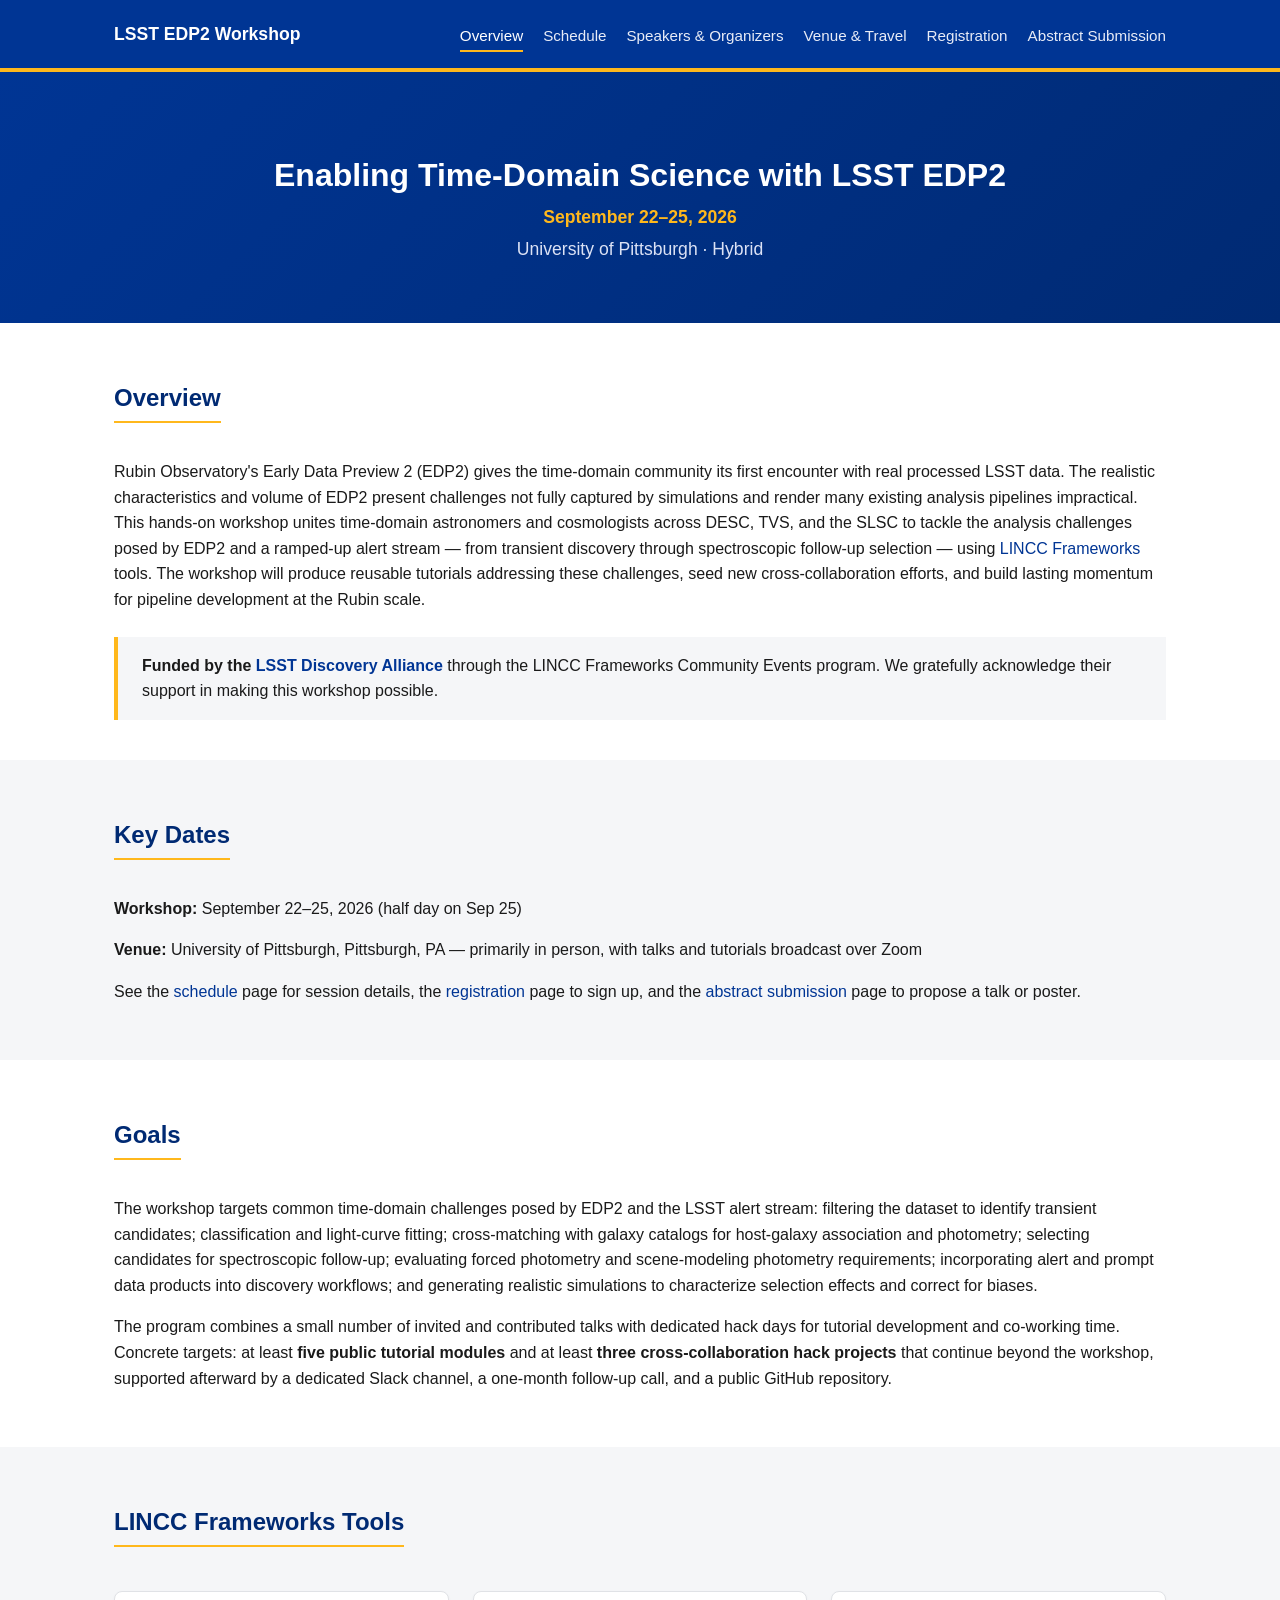
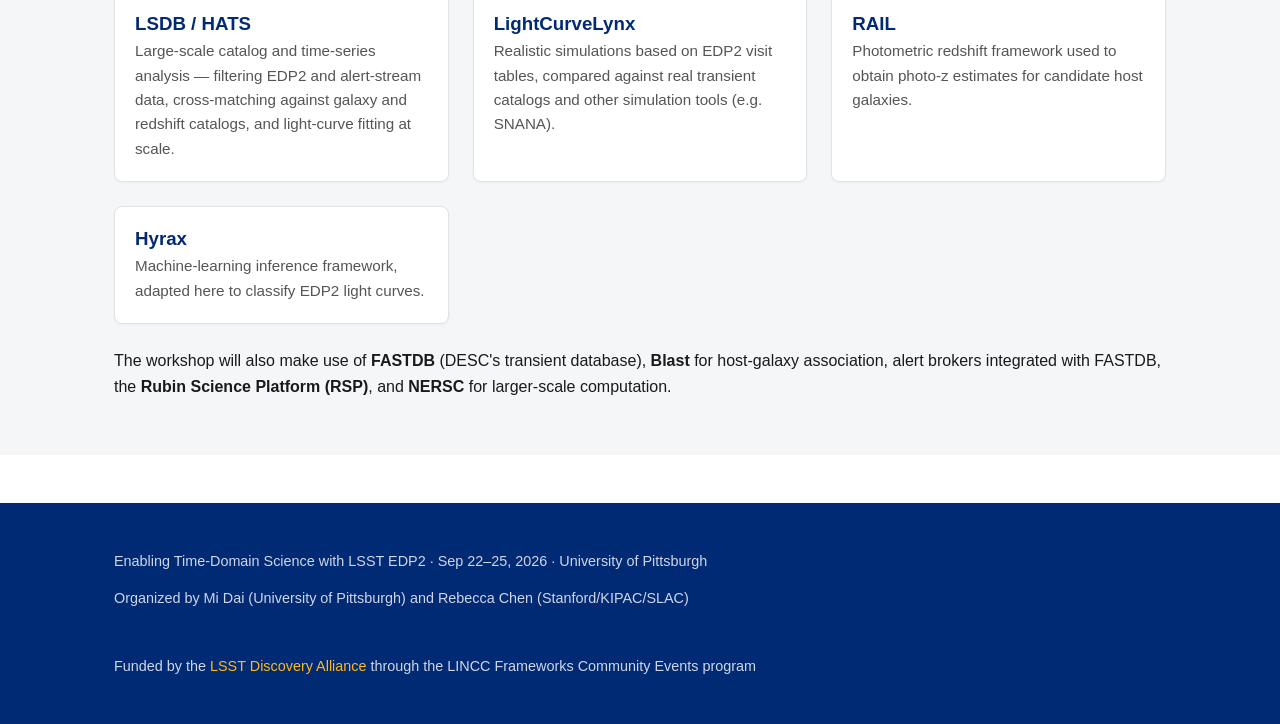
==== index.html @ 4b6ef092 "Scaffold EDP2 workshop website with content from proposal Vanilla HTML/CSS/JS static site for the "E" ====
<!DOCTYPE html>
<html lang="en">
<head>
  <meta charset="UTF-8">
  <meta name="viewport" content="width=device-width, initial-scale=1.0">
  <title>Enabling Time-Domain Science with LSST EDP2</title>
  <link rel="stylesheet" href="css/style.css">
</head>
<body>
  <header class="site-header">
    <div class="container">
      <a class="site-title" href="index.html">LSST EDP2 Workshop</a>
      <nav class="main-nav">
        <a href="index.html" aria-current="page">Overview</a>
        <a href="schedule.html">Schedule</a>
        <a href="speakers.html">Speakers &amp; Organizers</a>
        <a href="venue.html">Venue &amp; Travel</a>
        <a href="register.html">Registration</a>
        <a href="abstracts.html">Abstract Submission</a>
      </nav>
    </div>
  </header>

  <section class="hero">
    <div class="container">
      <h1>Enabling Time-Domain Science with LSST EDP2</h1>
      <p><span class="accent">September 22&ndash;25, 2026</span></p>
      <p>University of Pittsburgh &middot; Hybrid</p>
    </div>
  </section>

  <section class="section">
    <div class="container">
      <h2>Overview</h2>
      <p>
        Rubin Observatory's Early Data Preview 2 (EDP2) gives the time-domain
        community its first encounter with real processed LSST data. The realistic
        characteristics and volume of EDP2 present challenges not fully captured by
        simulations and render many existing analysis pipelines impractical. This
        hands-on workshop unites time-domain astronomers and cosmologists across
        DESC, TVS, and the SLSC to tackle the analysis challenges posed by EDP2 and
        a ramped-up alert stream &mdash; from transient discovery through
        spectroscopic follow-up selection &mdash; using
        <a href="https://lincc-frameworks.github.io/" target="_blank" rel="noopener">LINCC Frameworks</a>
        tools. The workshop will produce reusable tutorials addressing these
        challenges, seed new cross-collaboration efforts, and build lasting
        momentum for pipeline development at the Rubin scale.
      </p>

      <div class="funding-note">
        <strong>Funded by the <a href="https://lsstdiscoveryalliance.org/lincc-frameworks-community-events/" target="_blank" rel="noopener">LSST Discovery Alliance</a></strong>
        through the LINCC Frameworks Community Events program.
        We gratefully acknowledge their support in making this workshop possible.
      </div>
    </div>
  </section>

  <section class="section section-alt">
    <div class="container">
      <h2>Key Dates</h2>
      <p><strong>Workshop:</strong> September 22&ndash;25, 2026 (half day on Sep 25)</p>
      <p><strong>Venue:</strong> University of Pittsburgh, Pittsburgh, PA &mdash; primarily in person, with talks and tutorials broadcast over Zoom</p>
      <p>
        See the <a href="schedule.html">schedule</a> page for session details,
        the <a href="register.html">registration</a> page to sign up, and the
        <a href="abstracts.html">abstract submission</a> page to propose a talk or poster.
      </p>
    </div>
  </section>

  <section class="section">
    <div class="container">
      <h2>Goals</h2>
      <p>
        The workshop targets common time-domain challenges posed by EDP2 and the
        LSST alert stream: filtering the dataset to identify transient candidates;
        classification and light-curve fitting; cross-matching with galaxy catalogs
        for host-galaxy association and photometry; selecting candidates for
        spectroscopic follow-up; evaluating forced photometry and scene-modeling
        photometry requirements; incorporating alert and prompt data products into
        discovery workflows; and generating realistic simulations to characterize
        selection effects and correct for biases.
      </p>
      <p>
        The program combines a small number of invited and contributed talks with
        dedicated hack days for tutorial development and co-working time. Concrete
        targets: at least <strong>five public tutorial modules</strong> and at
        least <strong>three cross-collaboration hack projects</strong> that
        continue beyond the workshop, supported afterward by a dedicated Slack
        channel, a one-month follow-up call, and a public GitHub repository.
      </p>
    </div>
  </section>

  <section class="section section-alt">
    <div class="container">
      <h2>LINCC Frameworks Tools</h2>
      <div class="card-grid">
        <div class="card">
          <h3>LSDB / HATS</h3>
          <p class="affiliation">
            Large-scale catalog and time-series analysis &mdash; filtering EDP2 and
            alert-stream data, cross-matching against galaxy and redshift catalogs,
            and light-curve fitting at scale.
          </p>
        </div>
        <div class="card">
          <h3>LightCurveLynx</h3>
          <p class="affiliation">
            Realistic simulations based on EDP2 visit tables, compared against real
            transient catalogs and other simulation tools (e.g. SNANA).
          </p>
        </div>
        <div class="card">
          <h3>RAIL</h3>
          <p class="affiliation">
            Photometric redshift framework used to obtain photo-z estimates for
            candidate host galaxies.
          </p>
        </div>
        <div class="card">
          <h3>Hyrax</h3>
          <p class="affiliation">
            Machine-learning inference framework, adapted here to classify EDP2
            light curves.
          </p>
        </div>
      </div>
      <p style="margin-top: 1.5rem;">
        The workshop will also make use of <strong>FASTDB</strong> (DESC's
        transient database), <strong>Blast</strong> for host-galaxy association,
        alert brokers integrated with FASTDB, the
        <strong>Rubin Science Platform (RSP)</strong>, and <strong>NERSC</strong>
        for larger-scale computation.
      </p>
    </div>
  </section>

  <footer class="site-footer">
    <div class="container footer-row">
      <div>
        <p>Enabling Time-Domain Science with LSST EDP2 &middot; Sep 22&ndash;25, 2026 &middot; University of Pittsburgh</p>
        <p>Organized by Mi Dai (University of Pittsburgh) and Rebecca Chen (Stanford/KIPAC/SLAC)</p>
      </div>
      <div>
        <p>Funded by the <a href="https://lsstdiscoveryalliance.org/lincc-frameworks-community-events/" target="_blank" rel="noopener">LSST Discovery Alliance</a> through the LINCC Frameworks Community Events program</p>
      </div>
    </div>
  </footer>
</body>
</html>
---- css/style.css ----
:root {
  --pitt-blue: #003594;
  --pitt-blue-dark: #002a73;
  --pitt-gold: #FFB81C;
  --text: #1a1a1a;
  --text-muted: #555;
  --bg: #ffffff;
  --bg-alt: #f5f6f8;
  --border: #e0e2e6;
  --max-width: 1100px;
}

* {
  box-sizing: border-box;
}

html, body {
  margin: 0;
  padding: 0;
}

body {
  font-family: "Helvetica Neue", Arial, sans-serif;
  color: var(--text);
  background: var(--bg);
  line-height: 1.6;
}

a {
  color: var(--pitt-blue);
  text-decoration: none;
}

a:hover {
  text-decoration: underline;
}

h1, h2, h3 {
  line-height: 1.25;
  color: var(--pitt-blue-dark);
}

.container {
  max-width: var(--max-width);
  margin: 0 auto;
  padding: 0 1.5rem;
}

/* Header / Nav */
.site-header {
  background: var(--pitt-blue);
  border-bottom: 4px solid var(--pitt-gold);
}

.site-header .container {
  display: flex;
  flex-wrap: wrap;
  align-items: center;
  justify-content: space-between;
  padding-top: 1rem;
  padding-bottom: 1rem;
}

.site-title {
  color: #fff;
  font-weight: 700;
  font-size: 1.1rem;
  text-decoration: none;
}

.site-title:hover {
  text-decoration: none;
  opacity: 0.9;
}

.main-nav {
  display: flex;
  flex-wrap: wrap;
  gap: 1.25rem;
  margin-top: 0.5rem;
}

.main-nav a {
  color: #e8ecf7;
  font-weight: 500;
  font-size: 0.95rem;
  padding-bottom: 2px;
}

.main-nav a:hover {
  color: #fff;
  text-decoration: none;
  border-bottom: 2px solid var(--pitt-gold);
}

.main-nav a[aria-current="page"] {
  color: #fff;
  border-bottom: 2px solid var(--pitt-gold);
}

/* Hero */
.hero {
  background: linear-gradient(135deg, var(--pitt-blue) 0%, var(--pitt-blue-dark) 100%);
  color: #fff;
  padding: 3.5rem 0;
  text-align: center;
}

.hero h1 {
  color: #fff;
  font-size: 2rem;
  margin-bottom: 0.5rem;
}

.hero p {
  color: #dbe2f5;
  font-size: 1.1rem;
  margin: 0.25rem 0;
}

.hero .accent {
  color: var(--pitt-gold);
  font-weight: 600;
}

/* Sections */
.section {
  padding: 2.5rem 0;
}

.section-alt {
  background: var(--bg-alt);
}

.section h2 {
  border-bottom: 2px solid var(--pitt-gold);
  padding-bottom: 0.5rem;
  display: inline-block;
}

/* Cards / Grid */
.card-grid {
  display: grid;
  grid-template-columns: repeat(auto-fit, minmax(260px, 1fr));
  gap: 1.5rem;
  margin-top: 1.5rem;
}

.card {
  background: var(--bg);
  border: 1px solid var(--border);
  border-radius: 8px;
  padding: 1.25rem;
  box-shadow: 0 1px 3px rgba(0,0,0,0.04);
}

.card h3 {
  margin-top: 0;
  margin-bottom: 0.25rem;
}

.card .role {
  color: var(--pitt-blue);
  font-weight: 600;
  font-size: 0.9rem;
  margin: 0 0 0.25rem;
}

.card .affiliation {
  color: var(--text-muted);
  font-size: 0.95rem;
  margin: 0;
}

/* Schedule */
.schedule-day {
  margin-bottom: 2rem;
}

.schedule-day h3 {
  margin-bottom: 0.75rem;
}

.session-list {
  list-style: none;
  padding: 0;
  margin: 0;
  border-top: 1px solid var(--border);
}

.session-list li {
  display: flex;
  gap: 1rem;
  padding: 0.75rem 0;
  border-bottom: 1px solid var(--border);
}

.session-time {
  flex: 0 0 100px;
  color: var(--pitt-blue);
  font-weight: 600;
}

.placeholder-note {
  color: var(--text-muted);
  font-style: italic;
  padding: 0.75rem 0;
}

/* Placeholder / CTA boxes (register, abstracts) */
.placeholder-box {
  background: var(--bg-alt);
  border: 1px dashed var(--pitt-blue);
  border-radius: 8px;
  padding: 2rem;
  text-align: center;
  margin-top: 1.5rem;
}

.btn {
  display: inline-block;
  background: var(--pitt-blue);
  color: #fff;
  padding: 0.75rem 1.5rem;
  border-radius: 6px;
  font-weight: 600;
  margin-top: 1rem;
}

.btn:hover {
  background: var(--pitt-blue-dark);
  text-decoration: none;
}

.btn[aria-disabled="true"] {
  background: #9aa5b8;
  cursor: not-allowed;
  pointer-events: none;
}

/* Sponsor / funding */
.funding-note {
  background: var(--bg-alt);
  border-left: 4px solid var(--pitt-gold);
  padding: 1rem 1.5rem;
  margin-top: 1.5rem;
}

/* Footer */
.site-footer {
  background: var(--pitt-blue-dark);
  color: #cfd6e8;
  padding: 2rem 0;
  margin-top: 3rem;
  font-size: 0.9rem;
}

.site-footer a {
  color: var(--pitt-gold);
}

.site-footer .footer-row {
  display: flex;
  flex-wrap: wrap;
  justify-content: space-between;
  gap: 1rem;
}

/* Responsive */
@media (max-width: 640px) {
  .hero {
    padding: 2.5rem 0;
  }

  .hero h1 {
    font-size: 1.5rem;
  }

  .site-header .container {
    flex-direction: column;
    align-items: flex-start;
  }

  .session-list li {
    flex-direction: column;
    gap: 0.25rem;
  }

  .footer-row {
    flex-direction: column;
  }
}
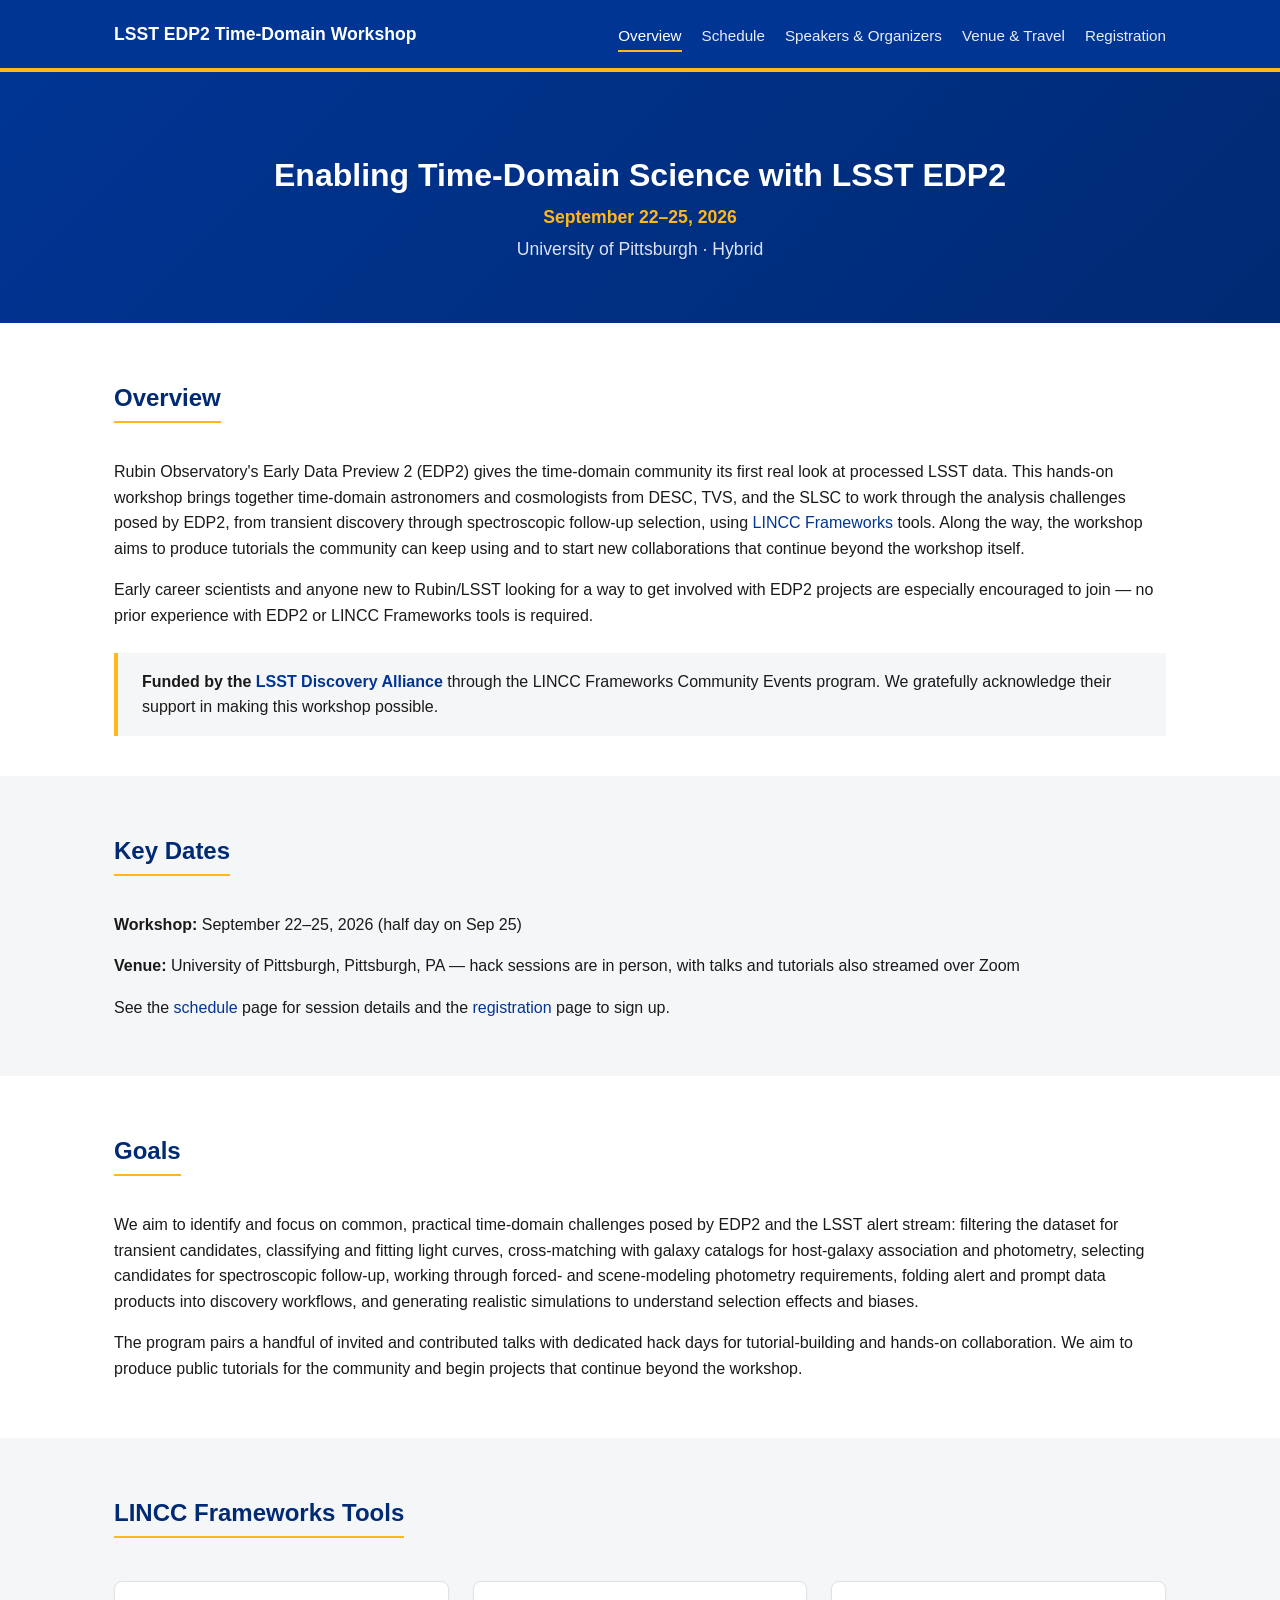
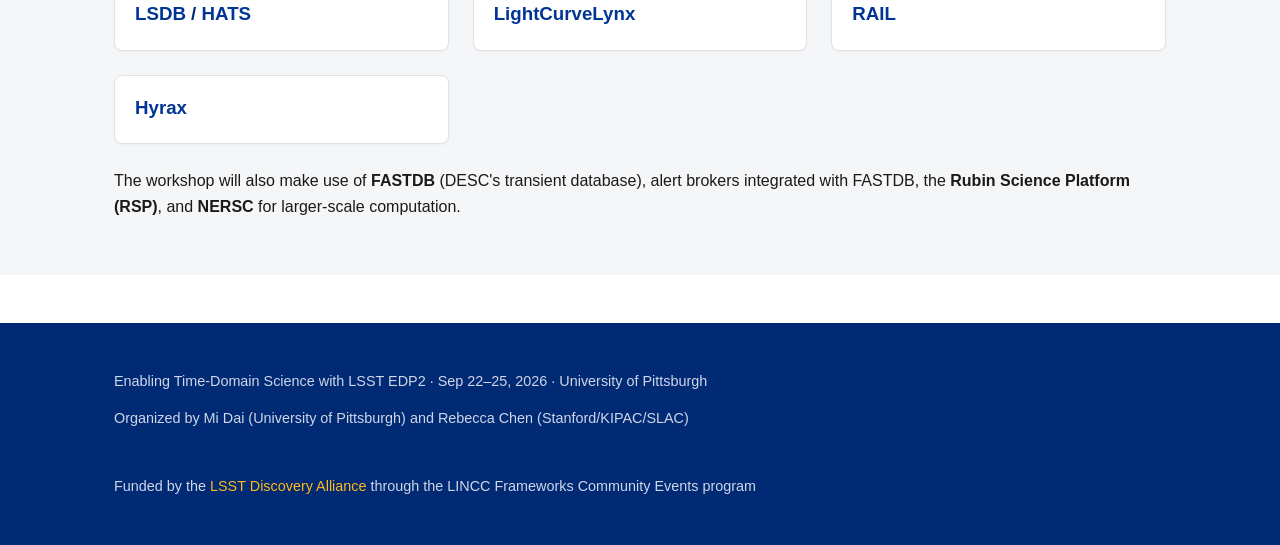
==== commit ed8ef02f: "Update site content: remove abstract tab, add SOC/LOC, revise copy - Remove abstract submission page" ====
--- a/index.html
+++ b/index.html
@@ -9,14 +9,13 @@
 <body>
   <header class="site-header">
     <div class="container">
-      <a class="site-title" href="index.html">LSST EDP2 Workshop</a>
+      <a class="site-title" href="index.html">LSST EDP2 Time-Domain Workshop</a>
       <nav class="main-nav">
         <a href="index.html" aria-current="page">Overview</a>
         <a href="schedule.html">Schedule</a>
         <a href="speakers.html">Speakers &amp; Organizers</a>
         <a href="venue.html">Venue &amp; Travel</a>
         <a href="register.html">Registration</a>
-        <a href="abstracts.html">Abstract Submission</a>
       </nav>
     </div>
   </header>
@@ -34,19 +33,22 @@
       <h2>Overview</h2>
       <p>
         Rubin Observatory's Early Data Preview 2 (EDP2) gives the time-domain
-        community its first encounter with real processed LSST data. The realistic
-        characteristics and volume of EDP2 present challenges not fully captured by
-        simulations and render many existing analysis pipelines impractical. This
-        hands-on workshop unites time-domain astronomers and cosmologists across
-        DESC, TVS, and the SLSC to tackle the analysis challenges posed by EDP2 and
-        a ramped-up alert stream &mdash; from transient discovery through
-        spectroscopic follow-up selection &mdash; using
+        community its first real look at processed LSST data. This hands-on
+        workshop brings together time-domain astronomers and cosmologists
+        from DESC, TVS, and the SLSC to work through the analysis challenges
+        posed by EDP2, from transient discovery through spectroscopic
+        follow-up selection, using
         <a href="https://lincc-frameworks.github.io/" target="_blank" rel="noopener">LINCC Frameworks</a>
-        tools. The workshop will produce reusable tutorials addressing these
-        challenges, seed new cross-collaboration efforts, and build lasting
-        momentum for pipeline development at the Rubin scale.
+        tools. Along the way, the workshop aims to produce tutorials the
+        community can keep using and to start new collaborations that
+        continue beyond the workshop itself.
       </p>
-
+      <p>
+        Early career scientists and anyone new to Rubin/LSST looking for a way
+        to get involved with EDP2 projects are especially encouraged to join
+        &mdash; no prior experience with EDP2 or LINCC Frameworks tools is
+        required.
+      </p>
       <div class="funding-note">
         <strong>Funded by the <a href="https://lsstdiscoveryalliance.org/lincc-frameworks-community-events/" target="_blank" rel="noopener">LSST Discovery Alliance</a></strong>
         through the LINCC Frameworks Community Events program.
@@ -59,11 +61,10 @@
     <div class="container">
       <h2>Key Dates</h2>
       <p><strong>Workshop:</strong> September 22&ndash;25, 2026 (half day on Sep 25)</p>
-      <p><strong>Venue:</strong> University of Pittsburgh, Pittsburgh, PA &mdash; primarily in person, with talks and tutorials broadcast over Zoom</p>
+      <p><strong>Venue:</strong> University of Pittsburgh, Pittsburgh, PA &mdash; hack sessions are in person, with talks and tutorials also streamed over Zoom</p>
       <p>
-        See the <a href="schedule.html">schedule</a> page for session details,
-        the <a href="register.html">registration</a> page to sign up, and the
-        <a href="abstracts.html">abstract submission</a> page to propose a talk or poster.
+        See the <a href="schedule.html">schedule</a> page for session details
+        and the <a href="register.html">registration</a> page to sign up.
       </p>
     </div>
   </section>
@@ -72,22 +73,21 @@
     <div class="container">
       <h2>Goals</h2>
       <p>
-        The workshop targets common time-domain challenges posed by EDP2 and the
-        LSST alert stream: filtering the dataset to identify transient candidates;
-        classification and light-curve fitting; cross-matching with galaxy catalogs
-        for host-galaxy association and photometry; selecting candidates for
-        spectroscopic follow-up; evaluating forced photometry and scene-modeling
-        photometry requirements; incorporating alert and prompt data products into
-        discovery workflows; and generating realistic simulations to characterize
-        selection effects and correct for biases.
+        We aim to identify and focus on common, practical time-domain
+        challenges posed by EDP2 and the LSST alert stream: filtering the
+        dataset for transient candidates, classifying and fitting light
+        curves, cross-matching with galaxy catalogs for host-galaxy
+        association and photometry, selecting candidates for spectroscopic
+        follow-up, working through forced- and scene-modeling photometry
+        requirements, folding alert and prompt data products into discovery
+        workflows, and generating realistic simulations to understand
+        selection effects and biases.
       </p>
       <p>
-        The program combines a small number of invited and contributed talks with
-        dedicated hack days for tutorial development and co-working time. Concrete
-        targets: at least <strong>five public tutorial modules</strong> and at
-        least <strong>three cross-collaboration hack projects</strong> that
-        continue beyond the workshop, supported afterward by a dedicated Slack
-        channel, a one-month follow-up call, and a public GitHub repository.
+        The program pairs a handful of invited and contributed talks with
+        dedicated hack days for tutorial-building and hands-on collaboration.
+        We aim to produce public tutorials for the community and begin
+        projects that continue beyond the workshop.
       </p>
     </div>
   </section>
@@ -97,39 +97,24 @@
       <h2>LINCC Frameworks Tools</h2>
       <div class="card-grid">
         <div class="card">
-          <h3>LSDB / HATS</h3>
-          <p class="affiliation">
-            Large-scale catalog and time-series analysis &mdash; filtering EDP2 and
-            alert-stream data, cross-matching against galaxy and redshift catalogs,
-            and light-curve fitting at scale.
-          </p>
+          <h3>
+            <a href="https://github.com/astronomy-commons/lsdb" target="_blank" rel="noopener">LSDB</a>
+            / <a href="https://github.com/astronomy-commons/hats" target="_blank" rel="noopener">HATS</a>
+          </h3>
         </div>
         <div class="card">
-          <h3>LightCurveLynx</h3>
-          <p class="affiliation">
-            Realistic simulations based on EDP2 visit tables, compared against real
-            transient catalogs and other simulation tools (e.g. SNANA).
-          </p>
+          <h3><a href="https://github.com/lincc-frameworks/lightcurvelynx" target="_blank" rel="noopener">LightCurveLynx</a></h3>
         </div>
         <div class="card">
-          <h3>RAIL</h3>
-          <p class="affiliation">
-            Photometric redshift framework used to obtain photo-z estimates for
-            candidate host galaxies.
-          </p>
+          <h3><a href="https://github.com/LSSTDESC/rail" target="_blank" rel="noopener">RAIL</a></h3>
         </div>
         <div class="card">
-          <h3>Hyrax</h3>
-          <p class="affiliation">
-            Machine-learning inference framework, adapted here to classify EDP2
-            light curves.
-          </p>
+          <h3><a href="https://github.com/lincc-frameworks/hyrax" target="_blank" rel="noopener">Hyrax</a></h3>
         </div>
       </div>
       <p style="margin-top: 1.5rem;">
         The workshop will also make use of <strong>FASTDB</strong> (DESC's
-        transient database), <strong>Blast</strong> for host-galaxy association,
-        alert brokers integrated with FASTDB, the
+        transient database), alert brokers integrated with FASTDB, the
         <strong>Rubin Science Platform (RSP)</strong>, and <strong>NERSC</strong>
         for larger-scale computation.
       </p>
--- a/css/style.css
+++ b/css/style.css
@@ -201,6 +201,11 @@
   font-weight: 600;
 }
 
+.session-items {
+  margin: 0;
+  padding-left: 1.25rem;
+}
+
 .placeholder-note {
   color: var(--text-muted);
   font-style: italic;
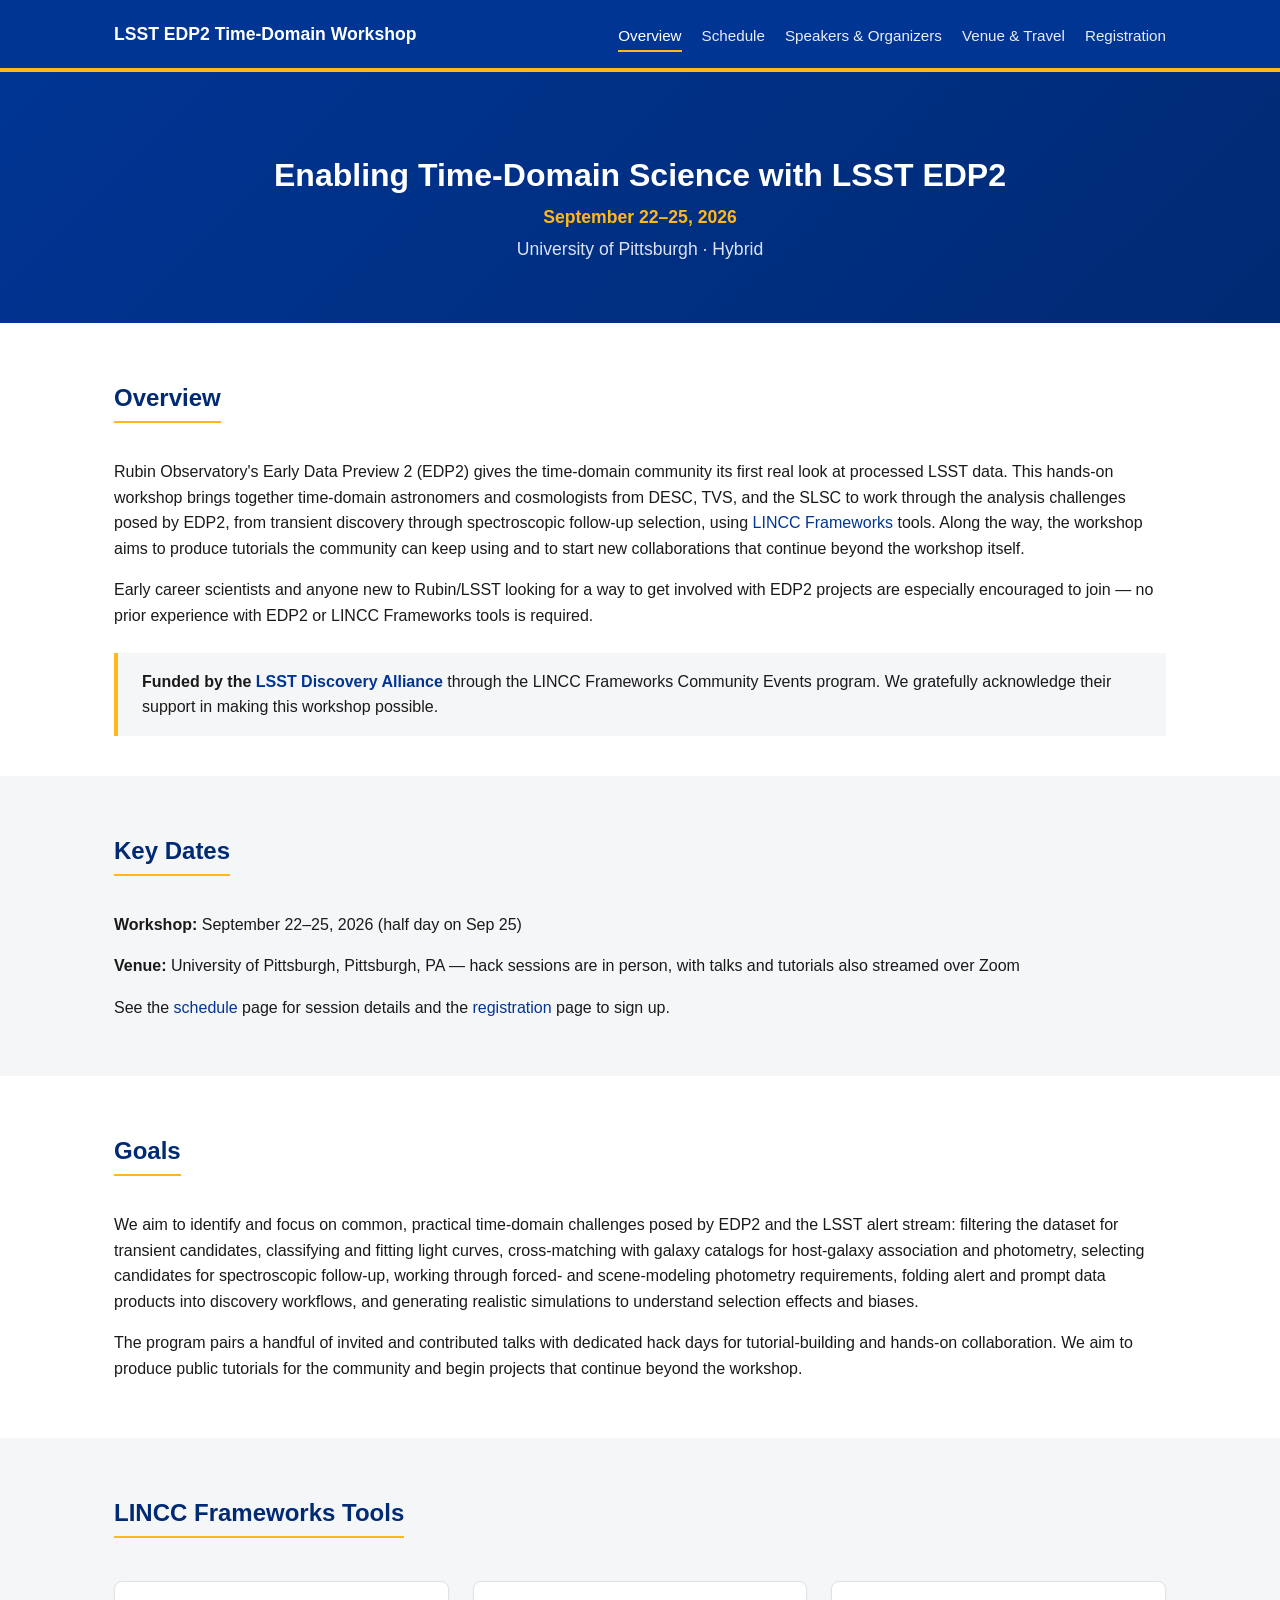
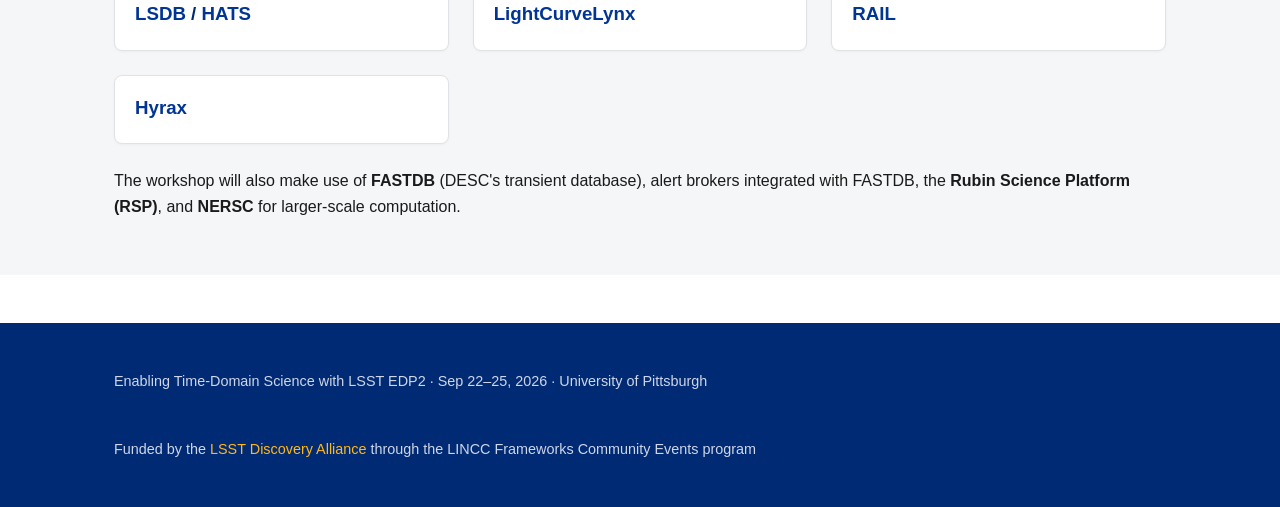
==== commit 3bf103e8: "Remove organizer line from footer Co-Authored-By: Claude Sonnet 5 <noreply@anthropic.com>" ====
--- a/index.html
+++ b/index.html
@@ -38,7 +38,7 @@
         from DESC, TVS, and the SLSC to work through the analysis challenges
         posed by EDP2, from transient discovery through spectroscopic
         follow-up selection, using
-        <a href="https://lincc-frameworks.github.io/" target="_blank" rel="noopener">LINCC Frameworks</a>
+        <a href="https://lsstdiscoveryalliance.org/lsst-discovery-alliance-programs/lincc-frameworks/" target="_blank" rel="noopener">LINCC Frameworks</a>
         tools. Along the way, the workshop aims to produce tutorials the
         community can keep using and to start new collaborations that
         continue beyond the workshop itself.
@@ -125,7 +125,6 @@
     <div class="container footer-row">
       <div>
         <p>Enabling Time-Domain Science with LSST EDP2 &middot; Sep 22&ndash;25, 2026 &middot; University of Pittsburgh</p>
-        <p>Organized by Mi Dai (University of Pittsburgh) and Rebecca Chen (Stanford/KIPAC/SLAC)</p>
       </div>
       <div>
         <p>Funded by the <a href="https://lsstdiscoveryalliance.org/lincc-frameworks-community-events/" target="_blank" rel="noopener">LSST Discovery Alliance</a> through the LINCC Frameworks Community Events program</p>
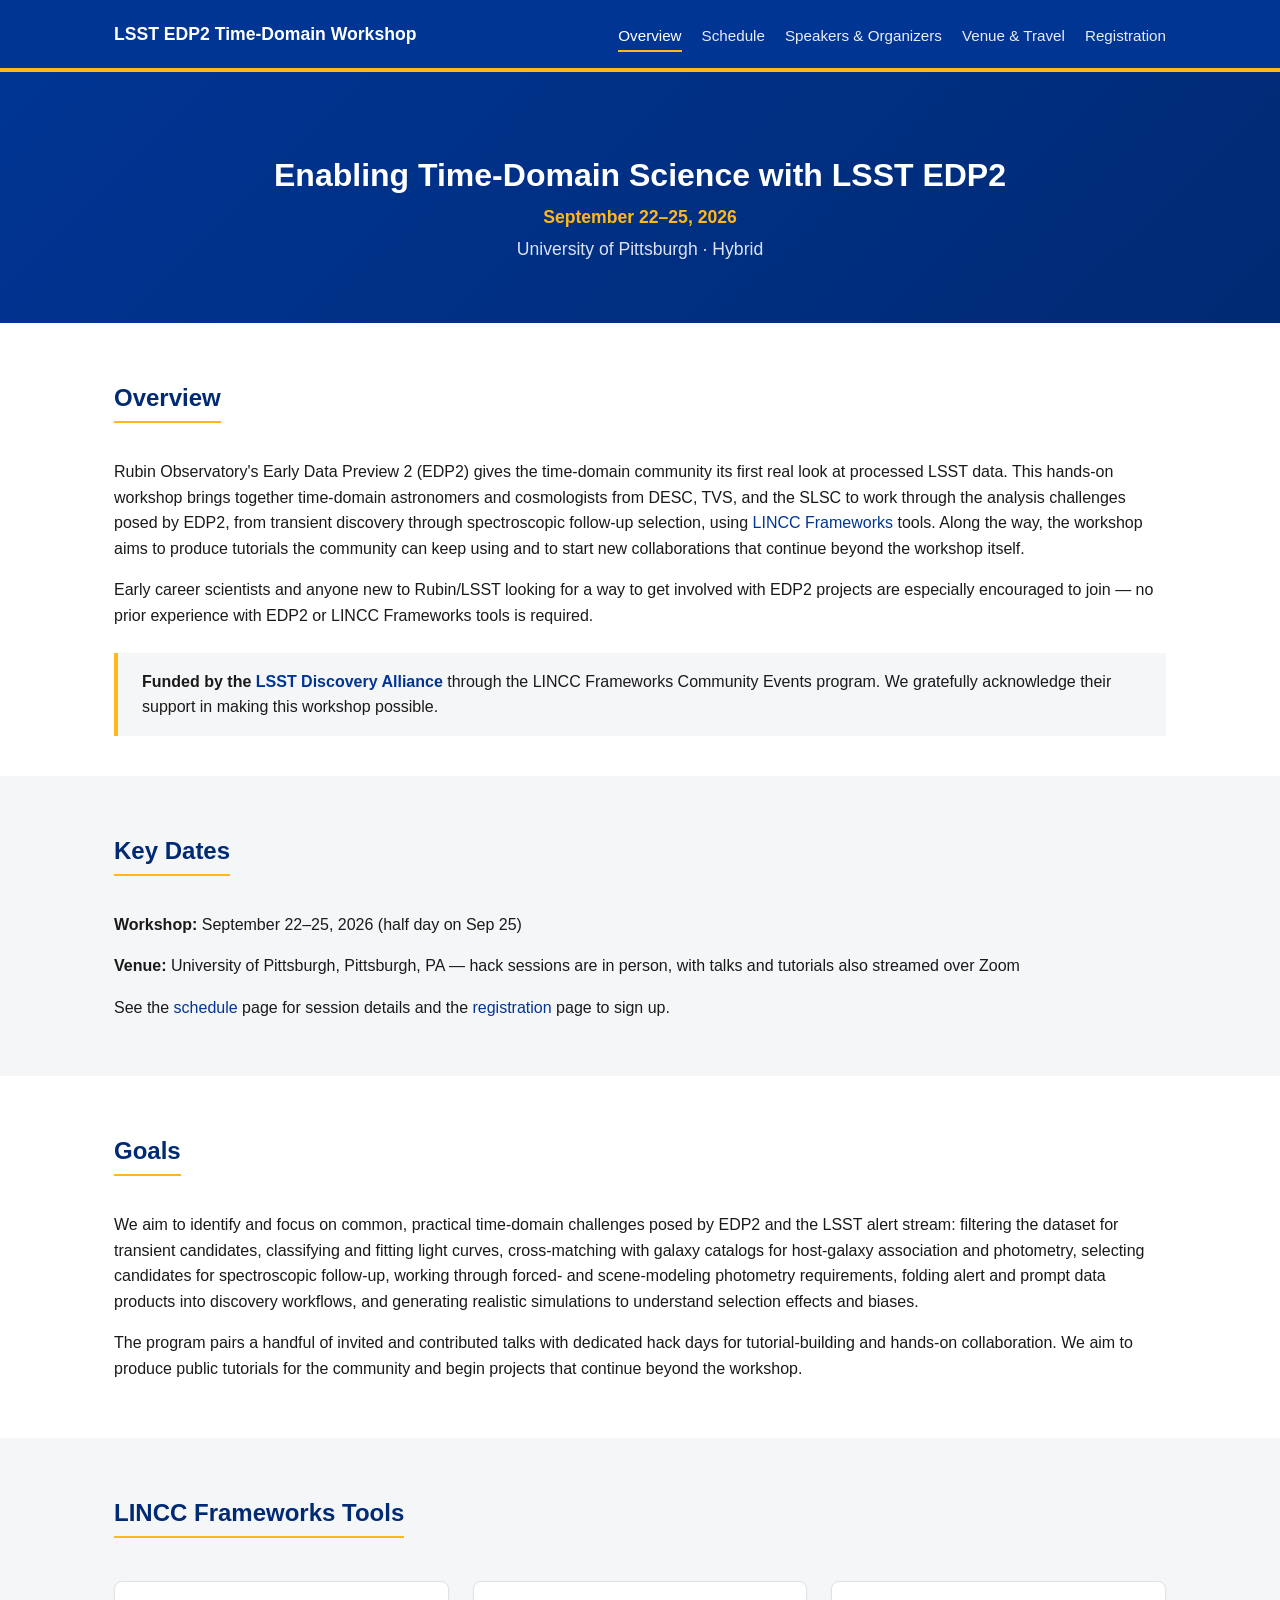
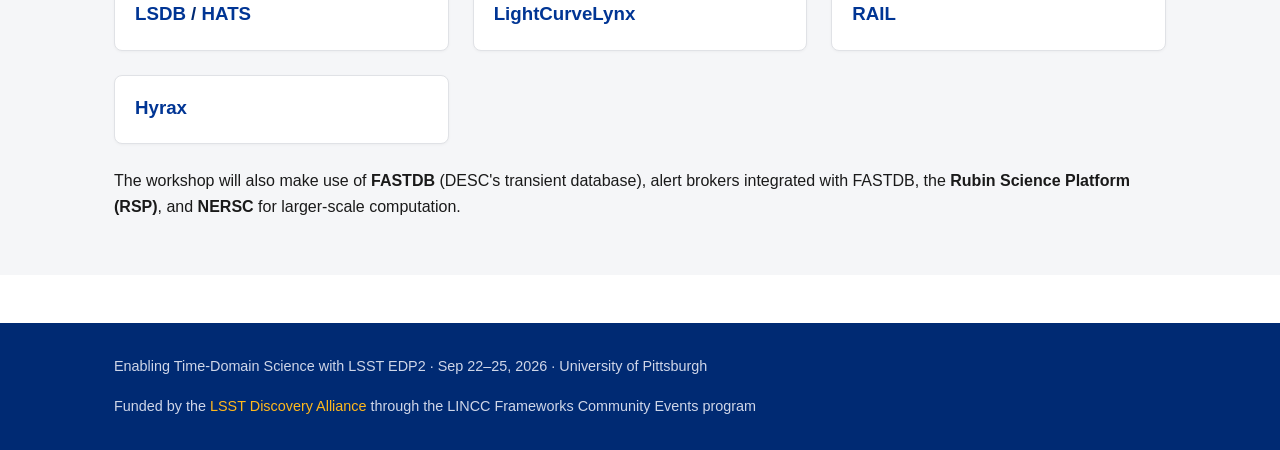
==== commit 7b7f8337: "minor change" ====
--- a/index.html
+++ b/index.html
@@ -41,7 +41,7 @@
         <a href="https://lsstdiscoveryalliance.org/lsst-discovery-alliance-programs/lincc-frameworks/" target="_blank" rel="noopener">LINCC Frameworks</a>
         tools. Along the way, the workshop aims to produce tutorials the
         community can keep using and to start new collaborations that
-        continue beyond the workshop itself.
+        continue beyond the workshop itself. 
       </p>
       <p>
         Early career scientists and anyone new to Rubin/LSST looking for a way
--- a/css/style.css
+++ b/css/style.css
@@ -264,6 +264,10 @@
   color: var(--pitt-gold);
 }
 
+.site-footer p {
+  margin: 0;
+}
+
 .site-footer .footer-row {
   display: flex;
   flex-wrap: wrap;
@@ -293,5 +297,6 @@
 
   .footer-row {
     flex-direction: column;
-  }
-}
+    gap: 0.25rem;
+  }
+}
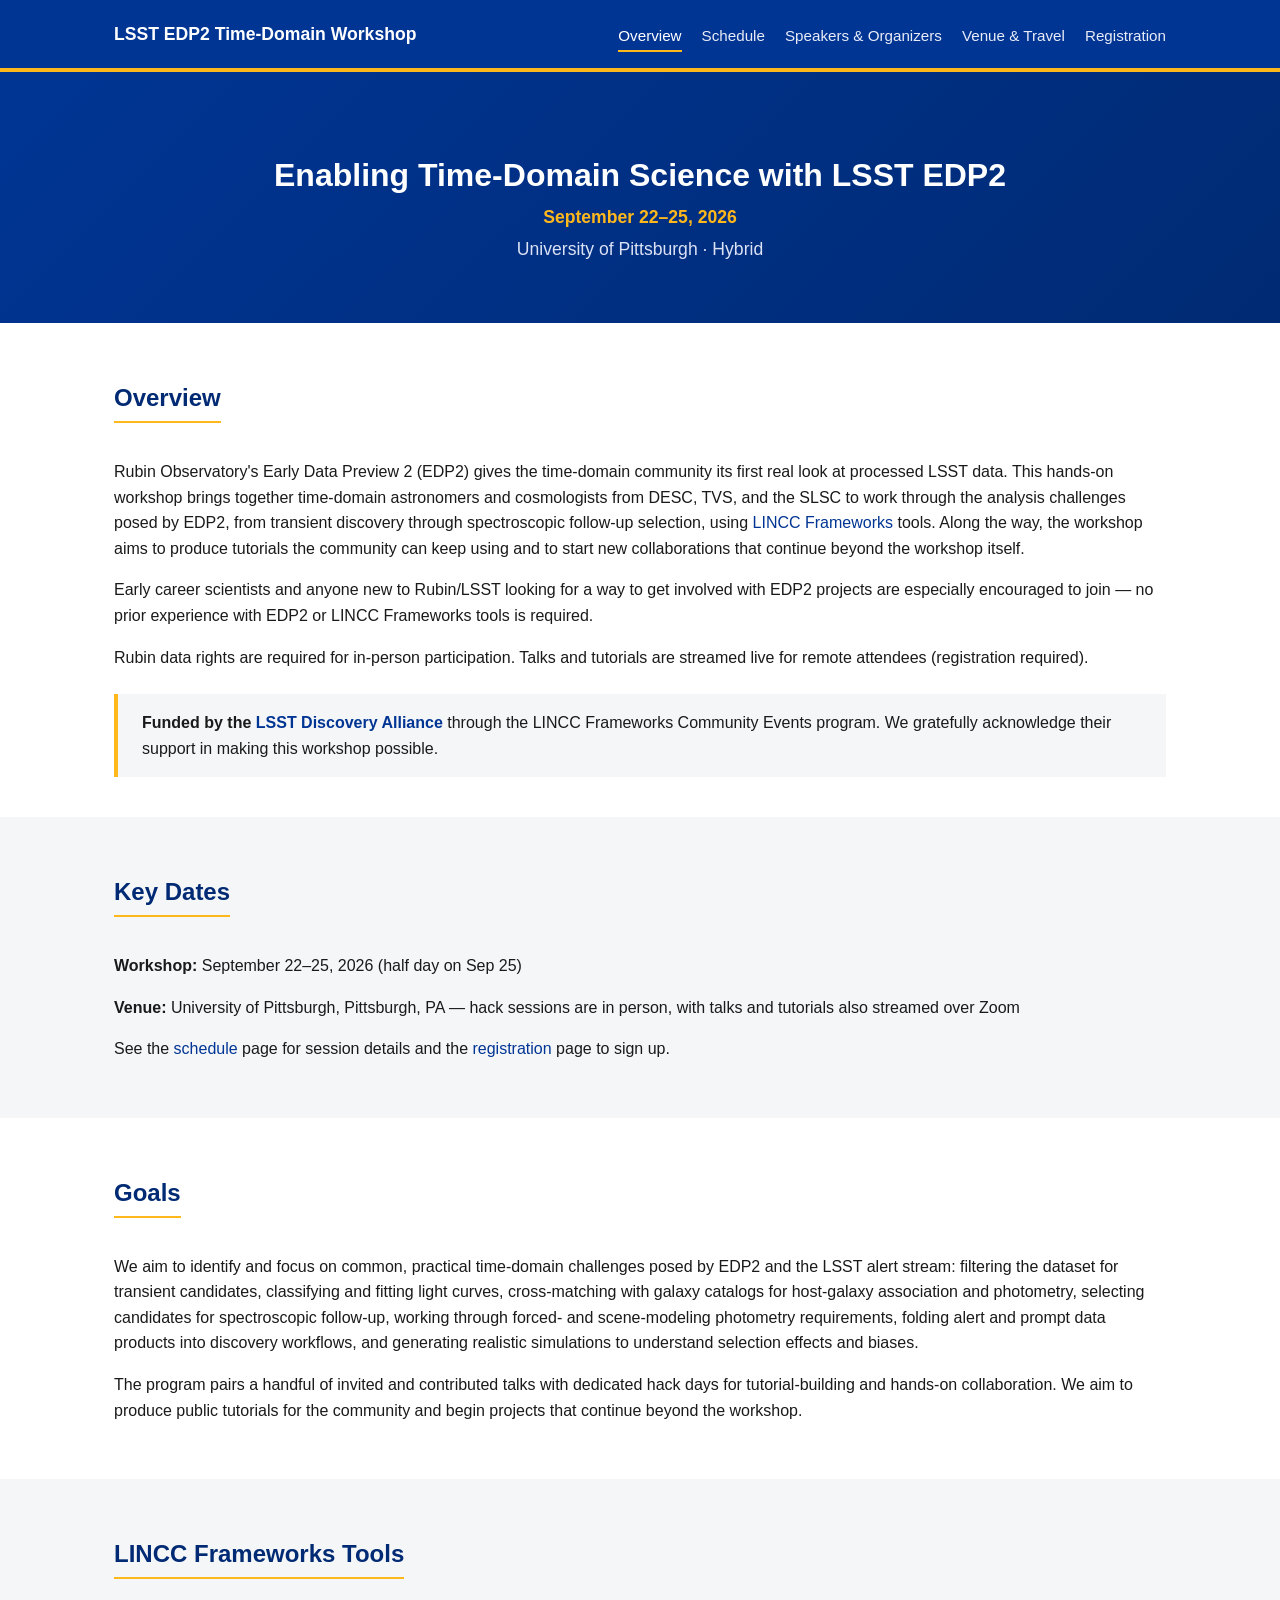
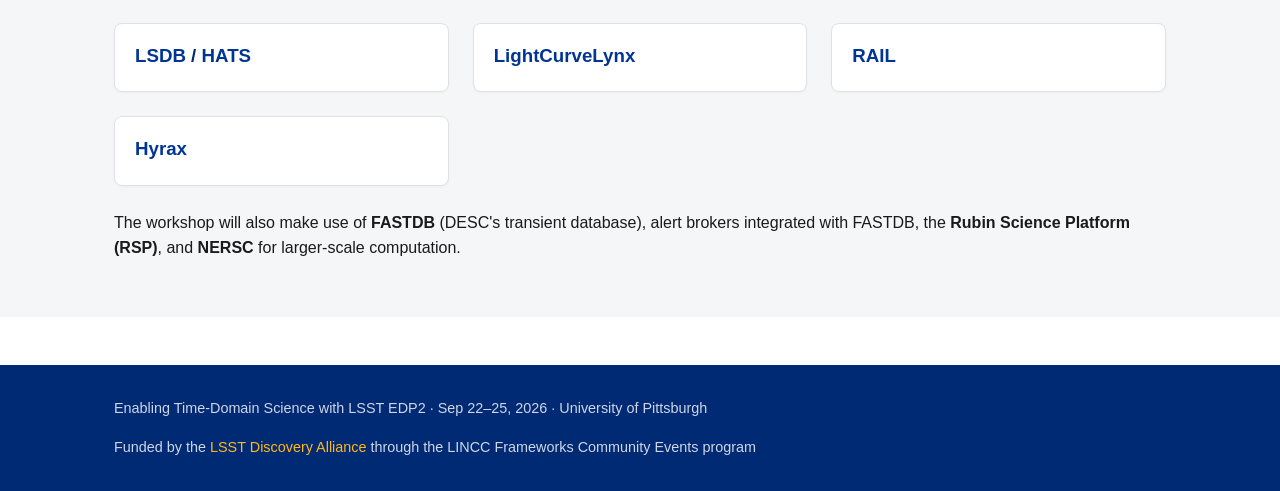
==== commit 43bd520b: "Note Rubin data rights requirement for in-person attendance Co-Authored-By: Claude Sonnet 5 <noreply" ====
--- a/index.html
+++ b/index.html
@@ -48,6 +48,11 @@
         to get involved with EDP2 projects are especially encouraged to join
         &mdash; no prior experience with EDP2 or LINCC Frameworks tools is
         required.
+      </p>
+      <p>
+        Rubin data rights are required for in-person participation. Talks and
+        tutorials are streamed live for remote attendees (registration
+        required).
       </p>
       <div class="funding-note">
         <strong>Funded by the <a href="https://lsstdiscoveryalliance.org/lincc-frameworks-community-events/" target="_blank" rel="noopener">LSST Discovery Alliance</a></strong>
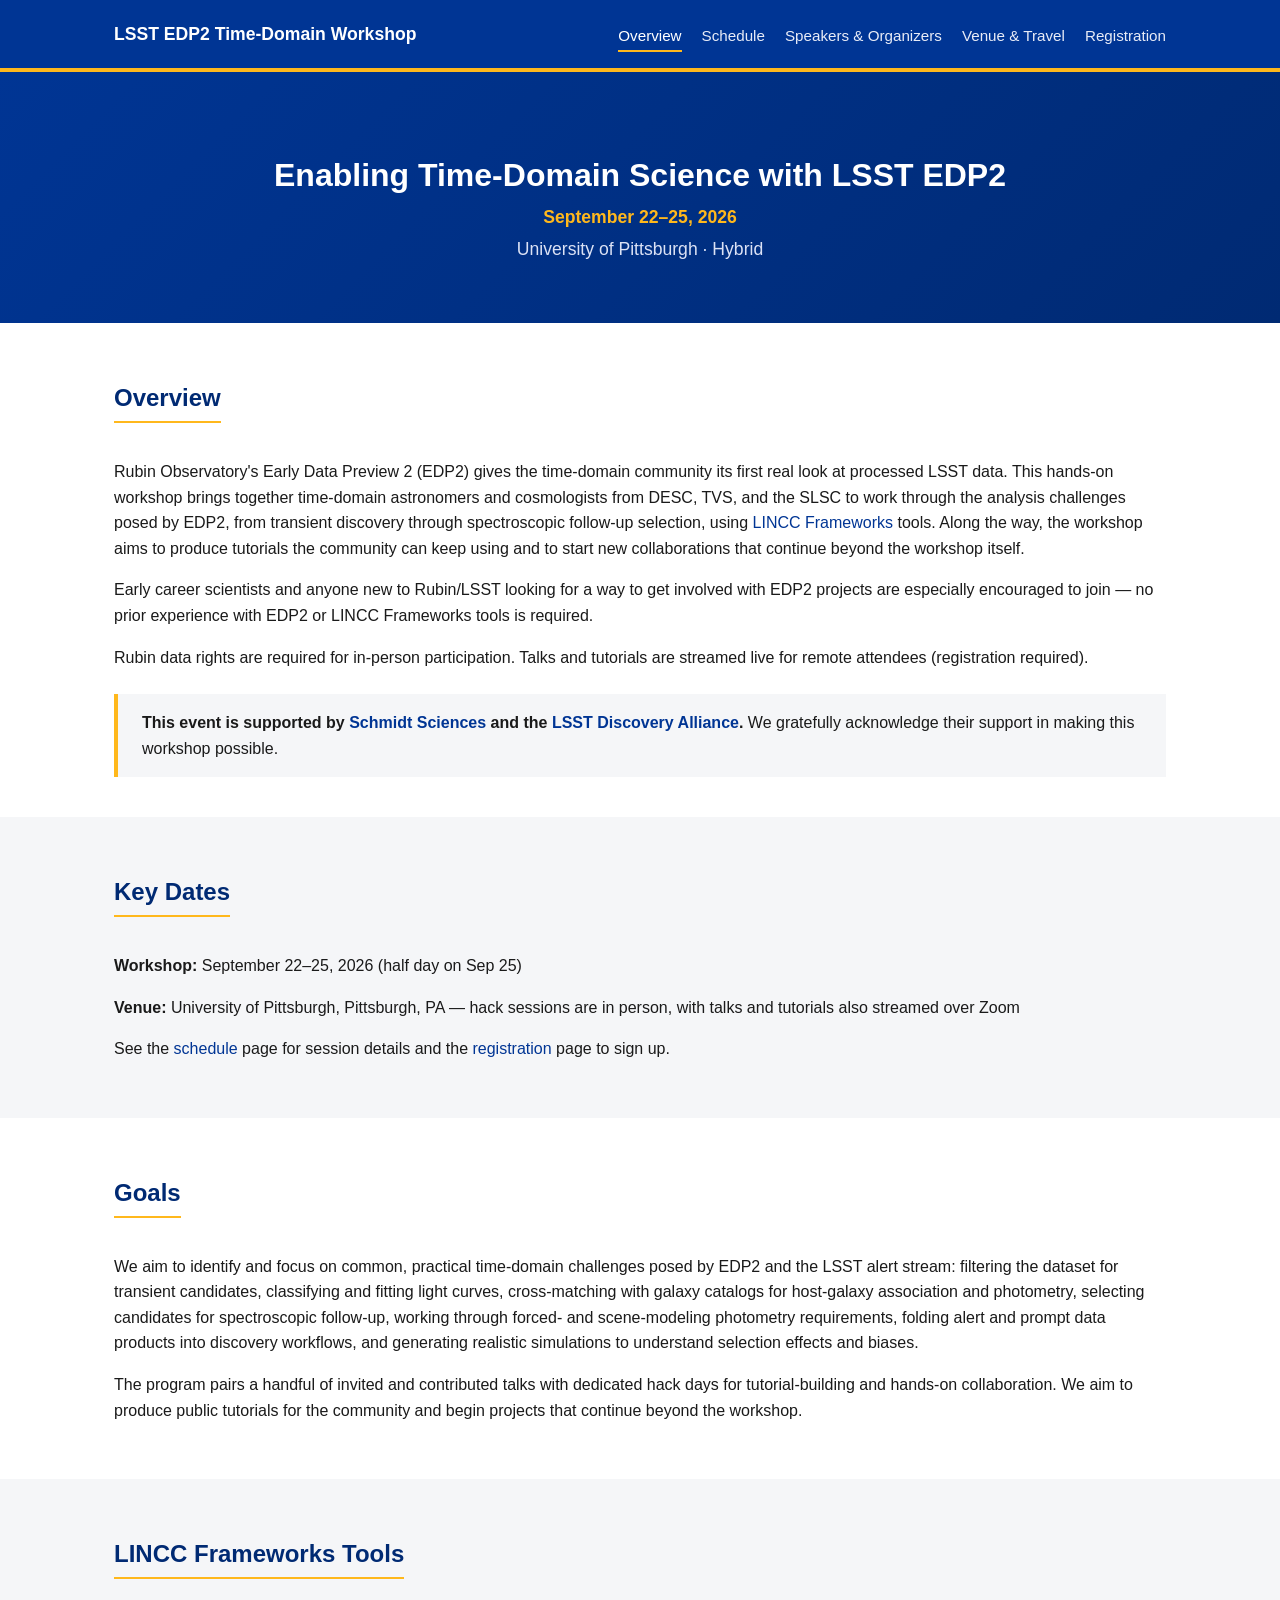
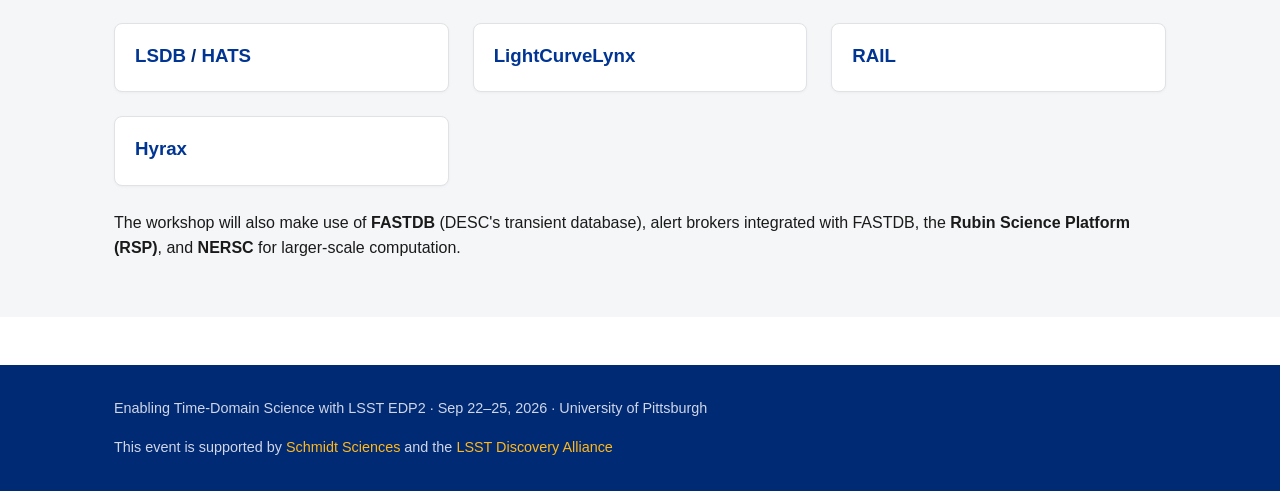
==== commit 9de364ae: "Update funding acknowledgment to credit Schmidt Sciences and LSST Discovery Alliance Co-Authored-By:" ====
--- a/index.html
+++ b/index.html
@@ -55,8 +55,7 @@
         required).
       </p>
       <div class="funding-note">
-        <strong>Funded by the <a href="https://lsstdiscoveryalliance.org/lincc-frameworks-community-events/" target="_blank" rel="noopener">LSST Discovery Alliance</a></strong>
-        through the LINCC Frameworks Community Events program.
+        <strong>This event is supported by <a href="https://www.schmidtsciences.org/" target="_blank" rel="noopener">Schmidt Sciences</a> and the <a href="https://lsstdiscoveryalliance.org/lincc-frameworks-community-events/" target="_blank" rel="noopener">LSST Discovery Alliance</a>.</strong>
         We gratefully acknowledge their support in making this workshop possible.
       </div>
     </div>
@@ -132,7 +131,7 @@
         <p>Enabling Time-Domain Science with LSST EDP2 &middot; Sep 22&ndash;25, 2026 &middot; University of Pittsburgh</p>
       </div>
       <div>
-        <p>Funded by the <a href="https://lsstdiscoveryalliance.org/lincc-frameworks-community-events/" target="_blank" rel="noopener">LSST Discovery Alliance</a> through the LINCC Frameworks Community Events program</p>
+        <p>This event is supported by <a href="https://www.schmidtsciences.org/" target="_blank" rel="noopener">Schmidt Sciences</a> and the <a href="https://lsstdiscoveryalliance.org/lincc-frameworks-community-events/" target="_blank" rel="noopener">LSST Discovery Alliance</a></p>
       </div>
     </div>
   </footer>
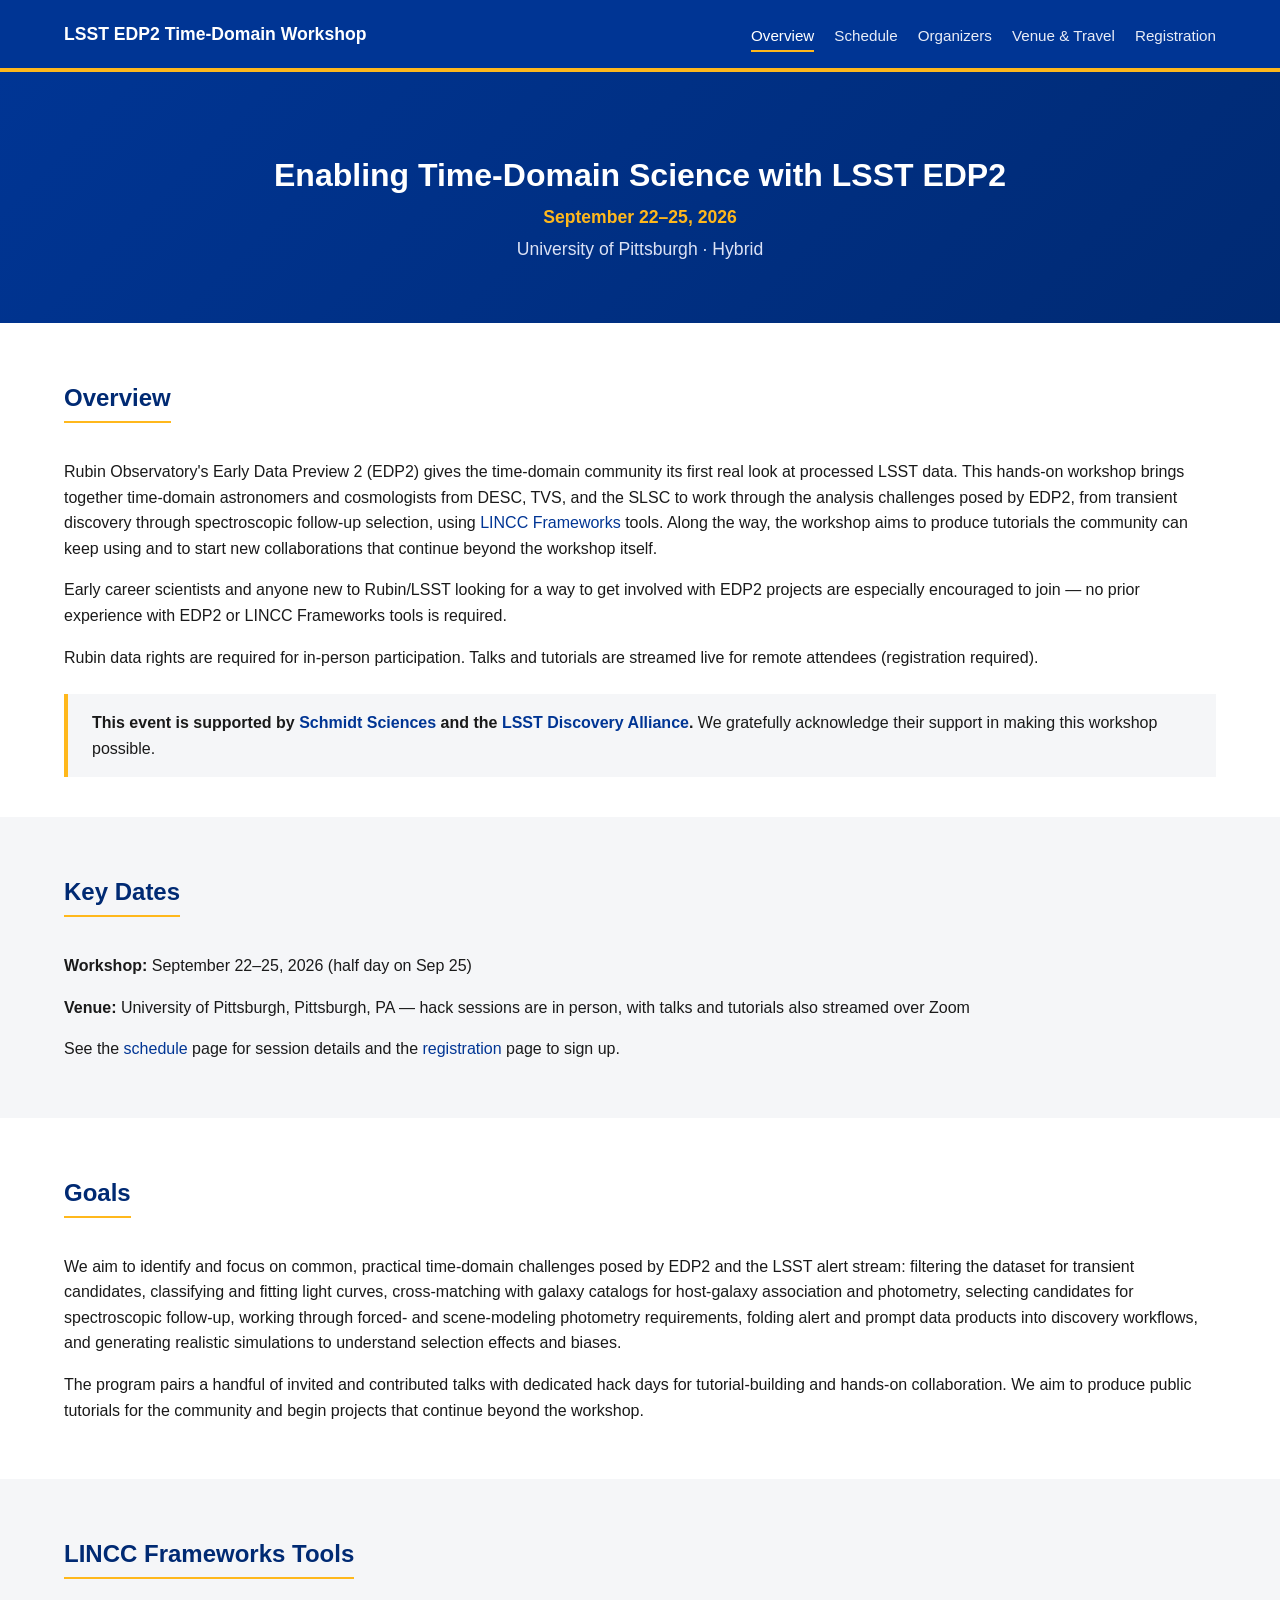
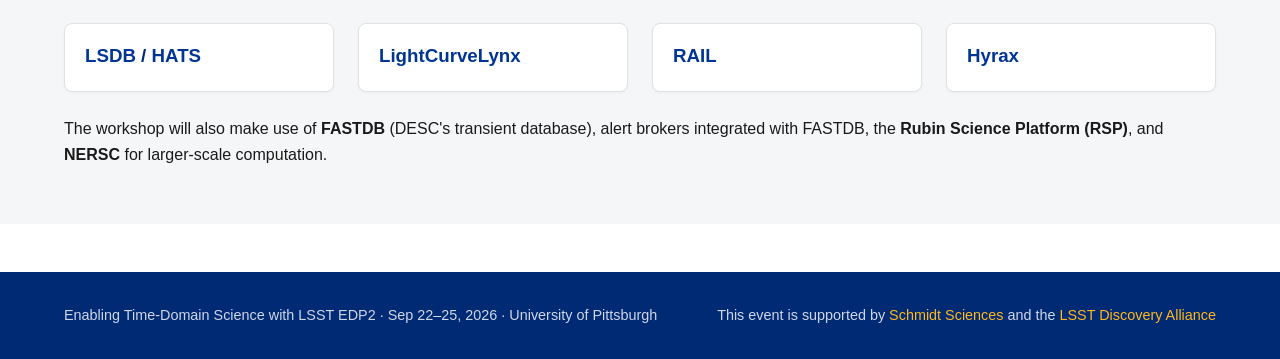
==== commit 715230a8: "Rename Speakers & Organizers tab to Organizers, remove placeholder sentence Co-Authored-By: Claude S" ====
--- a/index.html
+++ b/index.html
@@ -13,7 +13,7 @@
       <nav class="main-nav">
         <a href="index.html" aria-current="page">Overview</a>
         <a href="schedule.html">Schedule</a>
-        <a href="speakers.html">Speakers &amp; Organizers</a>
+        <a href="speakers.html">Organizers</a>
         <a href="venue.html">Venue &amp; Travel</a>
         <a href="register.html">Registration</a>
       </nav>
--- a/css/style.css
+++ b/css/style.css
@@ -7,7 +7,7 @@
   --bg: #ffffff;
   --bg-alt: #f5f6f8;
   --border: #e0e2e6;
-  --max-width: 1100px;
+  --max-width: 1200px;
 }
 
 * {
@@ -181,29 +181,67 @@
   margin-bottom: 0.75rem;
 }
 
-.session-list {
-  list-style: none;
-  padding: 0;
-  margin: 0;
+.agenda-block {
+  margin-bottom: 1.5rem;
+}
+
+.agenda-block-label {
+  text-transform: uppercase;
+  letter-spacing: 0.05em;
+  font-size: 0.8rem;
+  font-weight: 700;
+  color: var(--pitt-blue);
+  margin: 0 0 0.4rem;
+}
+
+.agenda-rows {
   border-top: 1px solid var(--border);
 }
 
-.session-list li {
-  display: flex;
+.agenda-row {
+  display: grid;
+  grid-template-columns: 110px 1fr 220px;
   gap: 1rem;
-  padding: 0.75rem 0;
+  padding: 0.6rem 0;
   border-bottom: 1px solid var(--border);
-}
-
-.session-time {
-  flex: 0 0 100px;
+  align-items: baseline;
+}
+
+.agenda-row-time {
   color: var(--pitt-blue);
   font-weight: 600;
-}
-
-.session-items {
-  margin: 0;
-  padding-left: 1.25rem;
+  font-variant-numeric: tabular-nums;
+  white-space: nowrap;
+}
+
+.agenda-row-text {
+  color: var(--text);
+}
+
+.agenda-row-speaker {
+  color: var(--text-muted);
+  font-style: italic;
+  font-size: 0.9rem;
+  white-space: nowrap;
+}
+
+.agenda-row--label {
+  grid-template-columns: 1fr;
+}
+
+.agenda-row--label .agenda-row-text {
+  font-style: italic;
+  font-weight: 600;
+  color: var(--text-muted);
+}
+
+.agenda-row--sub {
+  grid-template-columns: 1fr 220px;
+  padding: 0.4rem 0 0.4rem 1.75rem;
+}
+
+.agenda-row--sub .agenda-row-text {
+  font-size: 0.9rem;
 }
 
 .placeholder-note {
@@ -290,9 +328,30 @@
     align-items: flex-start;
   }
 
-  .session-list li {
-    flex-direction: column;
-    gap: 0.25rem;
+  .agenda-row {
+    grid-template-columns: 80px 1fr;
+    grid-template-areas:
+      "time text"
+      "speaker speaker";
+    gap: 0.25rem 0.5rem;
+  }
+
+  .agenda-row-time {
+    grid-area: time;
+  }
+
+  .agenda-row-text {
+    grid-area: text;
+  }
+
+  .agenda-row-speaker {
+    grid-area: speaker;
+    padding-left: calc(80px + 0.5rem);
+    white-space: normal;
+  }
+
+  .agenda-row-speaker:empty {
+    display: none;
   }
 
   .footer-row {
